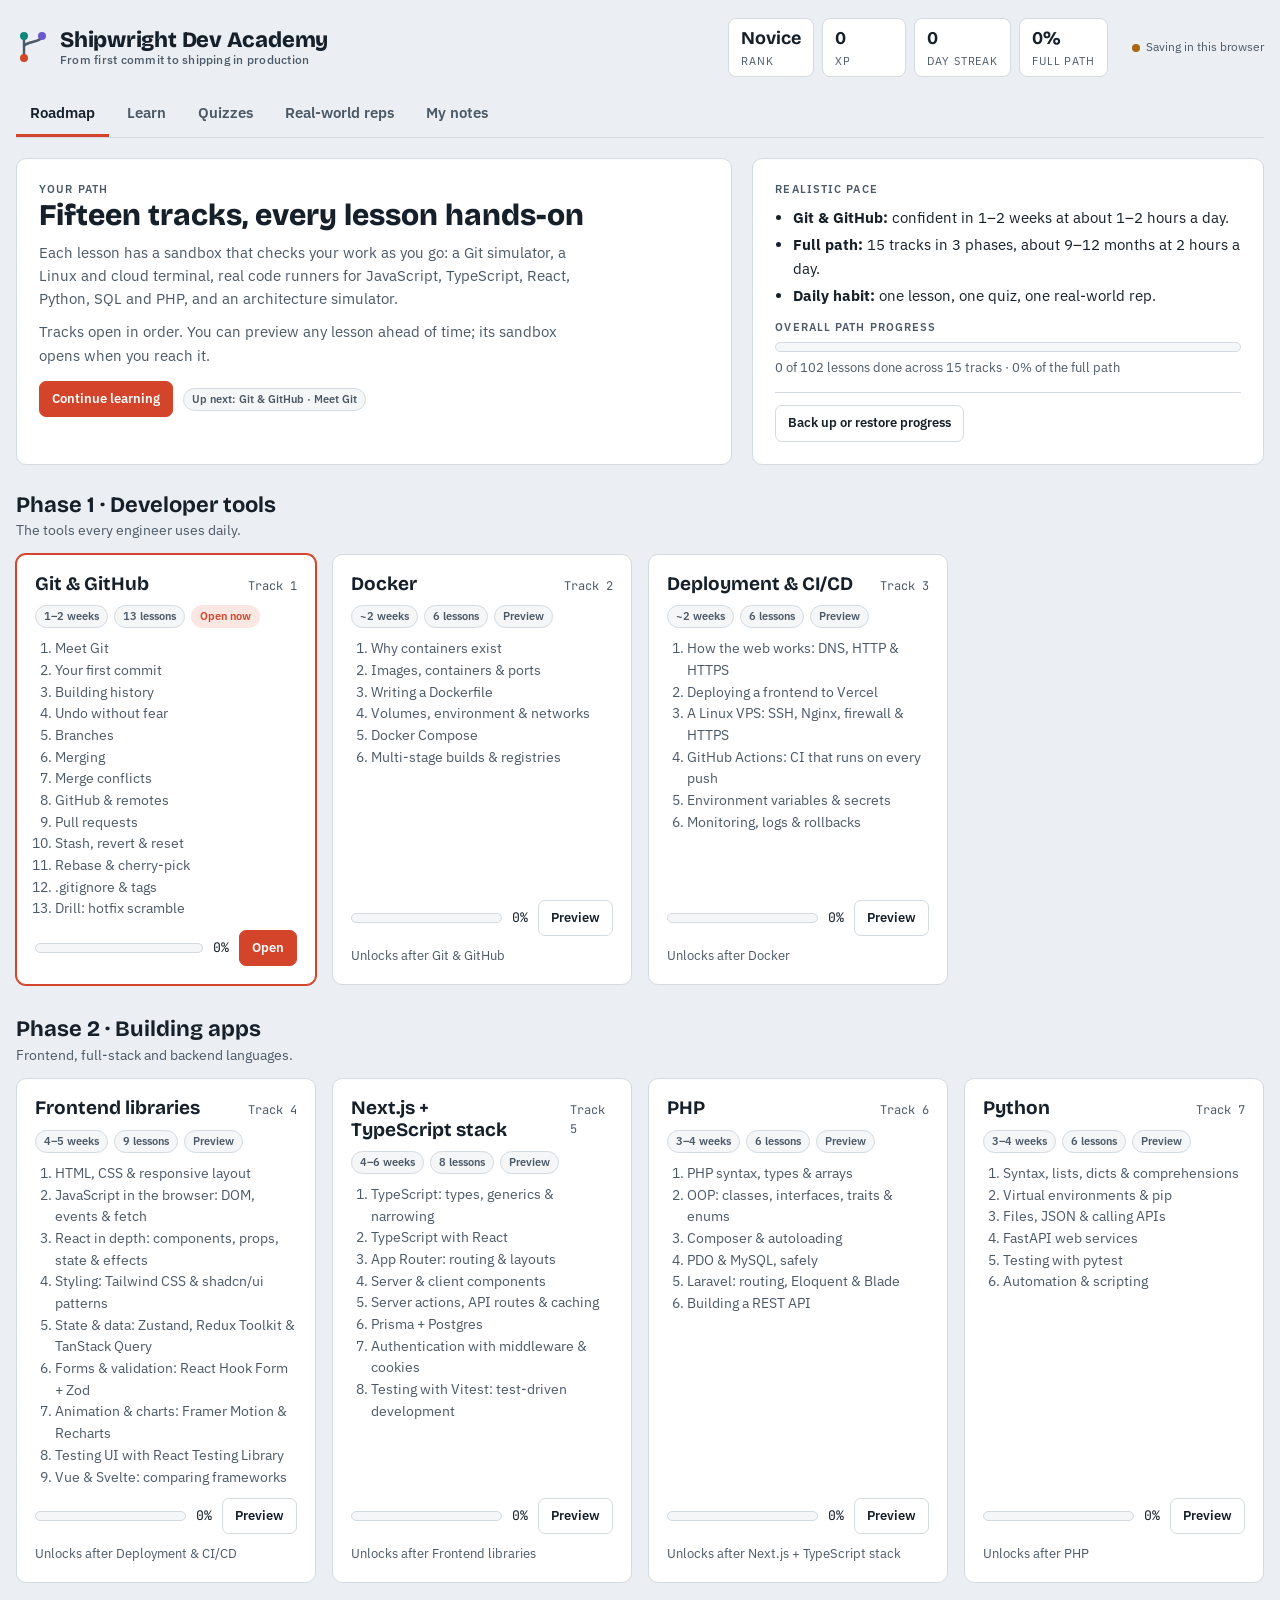
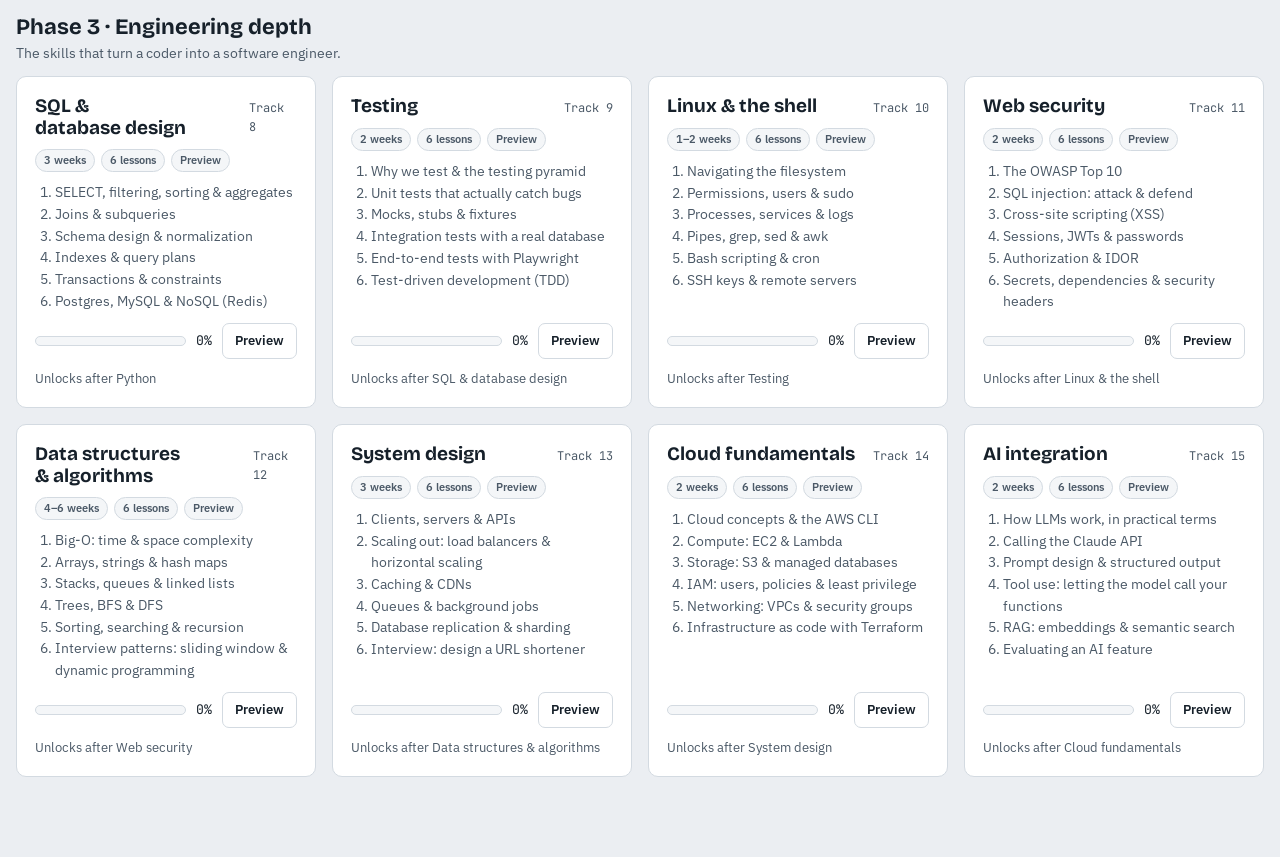
==== docs/index.html @ cd681bbd "Move app to docs/ for GitHub Pages Co-authored-by: Copilot <223556219+Copilot@users.noreply.github.c" ====
<!doctype html>
<html lang="en">
<head>
<meta charset="utf-8">
<meta name="viewport" content="width=device-width, initial-scale=1, viewport-fit=cover">
<meta name="description" content="An interactive, hands-on software engineering academy: Git, Docker, deployment, frontend, Next.js, PHP, Python, SQL, testing, Linux, security, algorithms, system design, cloud and AI.">
<title>Shipwright Dev Academy</title>
<link rel="preconnect" href="https://fonts.googleapis.com">
<link rel="stylesheet" href="https://fonts.googleapis.com/css2?family=Bricolage+Grotesque:opsz,wght@12..96,500;12..96,700;12..96,800&family=IBM+Plex+Sans:wght@400;500;600&family=JetBrains+Mono:wght@400;600&display=swap">
<link rel="stylesheet" href="academy.css">
<style>html,body{margin:0}[hidden]{display:none!important}img{max-width:100%}</style>
</head>
<body>
<div class="wrap">
  <header class="top">
    <div class="brand">
      <svg width="34" height="34" viewBox="0 0 34 34" aria-hidden="true"><path d="M8 6v22M8 17c0-6 18-4 18-11" fill="none" stroke="var(--ink-2)" stroke-width="2.4" stroke-linecap="round"/><circle cx="8" cy="6" r="4" fill="var(--l1)"/><circle cx="8" cy="28" r="4" fill="var(--accent)"/><circle cx="26" cy="6" r="4" fill="var(--l2)"/></svg>
      <h1>Shipwright Dev Academy<small>From first commit to shipping in production</small></h1>
    </div>
    <div class="stats">
      <div class="stat"><b id="sRank">Novice</b><span>Rank</span></div>
      <div class="stat"><b id="sXp">0</b><span>XP</span></div>
      <div class="stat"><b id="sStreak">0</b><span>Day streak</span></div>
      <div class="stat"><b id="sPath">0%</b><span>Full path</span></div>
    </div>
    <div class="save-chip" id="saveChip"><i></i>Saving in this browser</div>
  </header>
  <div class="warnbar" id="evalWarn" hidden>This page is blocked from running code here, so the code labs can't execute. Open the GitHub Pages copy of the academy to use them.</div>

  <nav class="tabs" role="tablist">
    <button role="tab" id="tab-road" aria-selected="true" data-tab="road">Roadmap</button>
    <button role="tab" id="tab-learn" aria-selected="false" data-tab="learn">Learn</button>
    <button role="tab" id="tab-quiz" aria-selected="false" data-tab="quiz">Quizzes</button>
    <button role="tab" id="tab-real" aria-selected="false" data-tab="real">Real-world reps</button>
    <button role="tab" id="tab-notes" aria-selected="false" data-tab="notes">My notes</button>
  </nav>

  <section id="view-road">
    <div class="hero">
      <div class="card">
        <div class="eyebrow">Your path</div>
        <h2>Fifteen tracks, every lesson hands-on</h2>
        <p>Each lesson has a sandbox that checks your work as you go: a Git simulator, a Linux and cloud terminal, real code runners for JavaScript, TypeScript, React, Python, SQL and PHP, and an architecture simulator.</p>
        <p>Tracks open in order. You can preview any lesson ahead of time; its sandbox opens when you reach it.</p>
        <div style="display:flex;gap:10px;align-items:center;margin-top:14px;flex-wrap:wrap">
          <button class="btn primary" id="goLearn">Continue learning</button>
          <span class="pill" id="nextLessonPill"></span>
        </div>
      </div>
      <div class="card">
        <div class="eyebrow">Realistic pace</div>
        <ul class="pace">
          <li><b>Git &amp; GitHub:</b> confident in 1–2 weeks at about 1–2 hours a day.</li>
          <li><b>Full path:</b> 15 tracks in 3 phases, about 9–12 months at 2 hours a day.</li>
          <li><b>Daily habit:</b> one lesson, one quiz, one real-world rep.</li>
        </ul>
        <div class="eyebrow" style="margin-bottom:6px">Overall path progress</div>
        <div class="meter"><i id="pathMeter" style="width:0%"></i></div>
        <div style="font-size:13px;color:var(--ink-2);margin-top:6px" id="pathText"></div>
        <div class="bk">
          <button class="btn" id="bkToggle">Back up or restore progress</button>
          <div id="bkPanel" hidden>
            <p class="note-meta" style="margin:8px 0 0">Progress saved in Claude and on GitHub Pages is kept separately. Copy a backup from one and restore it in the other. Restoring merges, so nothing you've finished is lost.</p>
            <div class="bk-row"><button class="btn" id="bkCopy">Copy backup</button><button class="btn" id="bkSave" hidden>Save backup file</button><label class="btn" for="bkFile">Open backup file</label><input type="file" id="bkFile" accept=".json,application/json" hidden></div>
            <label class="sr" for="bkText">Paste a backup to restore</label><textarea id="bkText" placeholder="Paste a backup here, then press Restore"></textarea>
            <div class="bk-row"><button class="btn primary" id="bkImport">Restore and merge</button></div>
            <div class="bk-msg" id="bkMsg" role="status"></div>
          </div>
        </div>
      </div>
    </div>
    <div id="tracks"></div>
  </section>

  <section id="view-learn" hidden>
    <div class="lab">
      <aside class="card lessons" aria-label="Tracks and lessons">
        <label class="eyebrow" for="trackSel">Track</label>
        <select id="trackSel"></select>
        <div class="meter small"><i id="trackMeter" style="width:0%"></i></div>
        <div class="trackstate" id="trackState"></div>
        <div id="lessonList"></div>
      </aside>
      <div class="lesson-grid" id="lessonGrid">
        <article class="card sheet" id="sheet"></article>
        <div class="bench" id="bench"></div>
      </div>
    </div>
  </section>

  <section id="view-quiz" hidden>
    <div class="quiz-grid">
      <aside class="card qnav lessons" id="quizNav" aria-label="Quizzes"></aside>
      <div id="quizBody"></div>
    </div>
  </section>

  <section id="view-real" hidden>
    <div style="max-width:940px;margin-bottom:16px">
      <h2 style="font-size:24px;margin-bottom:6px">Real-world reps</h2>
      <p style="margin:0;color:var(--ink-2)">The sandboxes build the habit. These reps prove it on your own computer and real accounts. Tick each one when you've done it.</p>
    </div>
    <div class="rw" id="rw"></div>
  </section>

  <section id="view-notes" hidden>
    <div class="notes-head">
      <div style="min-width:0">
        <h2 style="font-size:24px;margin-bottom:6px">My notes</h2>
        <p style="margin:0;color:var(--ink-2);max-width:68ch">Each lesson you finish saves a study note: a short summary, the key commands, every task, and exactly what you typed or wrote for each one. Your last 5 attempts per lesson are kept as versions.</p>
      </div>
      <div style="display:flex;gap:8px;flex-wrap:wrap"><button class="btn" id="copyAll">Copy all as Markdown</button><button class="btn primary" id="saveAll" hidden>Save all as .md file</button></div>
    </div>
    <div id="notes"></div>
  </section>
</div>
<div class="toast" id="toast" hidden></div>
<script src="js/core.js"></script>
<script src="js/sim-git.js"></script>
<script src="js/sim-ops.js"></script>
<script src="js/php.js"></script>
<script src="js/runners.js"></script>
<script src="js/design.js"></script>
<script src="js/tracks/git.js"></script>
<script src="js/tracks/docker.js"></script>
<script src="js/tracks/deploy.js"></script>
<script src="js/tracks/frontend.js"></script>
<script src="js/tracks/next.js"></script>
<script src="js/tracks/php.js"></script>
<script src="js/tracks/python.js"></script>
<script src="js/tracks/sql.js"></script>
<script src="js/tracks/testing.js"></script>
<script src="js/tracks/linux.js"></script>
<script src="js/tracks/security.js"></script>
<script src="js/tracks/dsa.js"></script>
<script src="js/tracks/sysdesign.js"></script>
<script src="js/tracks/cloud.js"></script>
<script src="js/tracks/ai.js"></script>
<script>ACAD_BOOT()</script>

</body>
</html>
---- docs/academy.css ----
/* Shipwright Dev Academy. Layout: workbench. Top bar with rank/XP, tabbed areas; Learn pairs a lesson sheet with a live sandbox. */
:root{
  --bg:#EBEEF2; --surface:#FFFFFF; --surface-2:#F4F6F8; --ink:#16202A; --ink-2:#4B5967; --line:#D3DAE1;
  --accent:#D4442A; --accent-soft:#FBE7E2; --accent-ink:#FFFFFF;
  --ok:#1D7F48; --ok-soft:#DDF3E6; --warn:#A86A10; --warn-soft:#F8ECD6; --bad:#BE3326; --bad-soft:#FBE3E0;
  --term-bg:#111921; --term-ink:#D6DFE8; --term-muted:#7C8996; --term-g:#7AD68D; --term-r:#FF7D6E; --term-y:#F1C36B; --term-c:#7DBEFF;
  --l0:#D4442A; --l1:#11867A; --l2:#6A58CF; --l3:#B8800E; --l4:#2C78CC; --l5:#B3437A;
  --f-display:"Bricolage Grotesque","Segoe UI",system-ui,sans-serif;
  --f-body:"IBM Plex Sans","Segoe UI",system-ui,sans-serif;
  --f-mono:"JetBrains Mono",ui-monospace,Consolas,monospace;
}
@media (prefers-color-scheme: dark){:root:not([data-theme="light"]){
  --bg:#0E141A; --surface:#151D25; --surface-2:#1B252F; --ink:#E3E9EF; --ink-2:#98A6B3; --line:#293541;
  --accent:#F06A4E; --accent-soft:#3A1F1A; --accent-ink:#1A0E0B;
  --ok:#4CC27C; --ok-soft:#173225; --warn:#E0A440; --warn-soft:#3A2C12; --bad:#F07467; --bad-soft:#3A1C1A;
  --term-bg:#0A0F14;
  --l0:#F06A4E; --l1:#3CC2B1; --l2:#9C8CF5; --l3:#E3AE43; --l4:#64A9F2; --l5:#E27AAE;
  color-scheme:dark }}
:root[data-theme="dark"]{
  --bg:#0E141A; --surface:#151D25; --surface-2:#1B252F; --ink:#E3E9EF; --ink-2:#98A6B3; --line:#293541;
  --accent:#F06A4E; --accent-soft:#3A1F1A; --accent-ink:#1A0E0B;
  --ok:#4CC27C; --ok-soft:#173225; --warn:#E0A440; --warn-soft:#3A2C12; --bad:#F07467; --bad-soft:#3A1C1A;
  --term-bg:#0A0F14;
  --l0:#F06A4E; --l1:#3CC2B1; --l2:#9C8CF5; --l3:#E3AE43; --l4:#64A9F2; --l5:#E27AAE;
  color-scheme:dark }
*{box-sizing:border-box}
body{background:var(--bg);color:var(--ink);font:15px/1.55 var(--f-body);padding-inline:16px;padding-block:0 48px;margin:0}
.wrap{max-width:1480px;margin:0 auto}
h1,h2,h3,h4{font-family:var(--f-display);text-wrap:balance;margin:0;line-height:1.15}
code,kbd,.mono{font-family:var(--f-mono);font-size:.88em}
p code,li code,td code{background:var(--surface-2);border:1px solid var(--line);border-radius:4px;padding:0 4px}
button{font:inherit;cursor:pointer}
:focus-visible{outline:2px solid var(--accent);outline-offset:2px}
.muted{color:var(--ink-2)}.small{font-size:12.5px}.okc{color:var(--ok)}.badc{color:var(--bad)}
.warnbar{background:var(--warn-soft);color:var(--warn);border-radius:8px;padding:10px 14px;margin:8px 0 14px;font-size:14px}

/* top bar */
.top{display:flex;flex-wrap:wrap;align-items:center;gap:12px 24px;padding-block:18px 14px}
.brand{display:flex;align-items:center;gap:10px;margin-right:auto}
.brand h1{font-size:22px;font-weight:800;letter-spacing:-.01em}
.brand small{display:block;font-family:var(--f-body);font-weight:500;font-size:12px;color:var(--ink-2);letter-spacing:.02em}
.stats{display:flex;flex-wrap:wrap;gap:8px}
.stat{display:flex;flex-direction:column;background:var(--surface);border:1px solid var(--line);border-radius:8px;padding:6px 12px;min-width:84px}
.stat b{font-family:var(--f-display);font-size:18px;font-variant-numeric:tabular-nums}
.stat span{font-size:11px;text-transform:uppercase;letter-spacing:.08em;color:var(--ink-2)}
.save-chip{font-size:12px;color:var(--ink-2);align-self:center}
.save-chip i{display:inline-block;width:8px;height:8px;border-radius:50%;background:var(--warn);margin-right:6px;vertical-align:middle}
.save-chip.cloud i{background:var(--ok)}
.tabs{display:flex;gap:4px;border-bottom:1px solid var(--line);margin-bottom:20px;overflow-x:auto}
.tabs button{background:none;border:0;border-bottom:3px solid transparent;padding:10px 14px;color:var(--ink-2);font-weight:600;white-space:nowrap}
.tabs button[aria-selected="true"]{color:var(--ink);border-color:var(--accent)}

.card{background:var(--surface);border:1px solid var(--line);border-radius:10px}
.eyebrow{font-size:11px;text-transform:uppercase;letter-spacing:.1em;color:var(--ink-2);font-weight:600}
.btn{border:1px solid var(--line);background:var(--surface);color:var(--ink);border-radius:7px;padding:7px 12px;font-weight:600;font-size:13px}
.btn:hover{border-color:var(--ink-2)}
.btn.primary{background:var(--accent);border-color:var(--accent);color:var(--accent-ink)}
.btn[disabled]{opacity:.5;cursor:default}
.pill{display:inline-block;font-size:11px;font-weight:600;padding:2px 8px;border-radius:99px;background:var(--surface-2);border:1px solid var(--line);color:var(--ink-2);white-space:nowrap}
.pill.ok{background:var(--ok-soft);border-color:transparent;color:var(--ok)}
.pill.hot{background:var(--accent-soft);border-color:transparent;color:var(--accent)}
.pills{display:flex;gap:6px;flex-wrap:wrap}

/* roadmap */
.hero{display:grid;grid-template-columns:minmax(0,1.4fr) minmax(0,1fr);gap:20px;margin-bottom:28px}
.hero .card{padding:22px}
.hero h2{font-size:30px;font-weight:800;margin-bottom:8px}
.hero p{margin:0 0 10px;max-width:62ch;color:var(--ink-2)}
.meter{height:10px;background:var(--surface-2);border:1px solid var(--line);border-radius:99px;overflow:hidden}
.meter i{display:block;height:100%;background:var(--accent);border-radius:99px;transition:width .4s}
.meter.small{height:6px;margin:8px 0}
.pace{padding-left:18px;margin:8px 0 12px}.pace li{margin-bottom:4px}
.phase{margin-bottom:32px}
.phase>h2{font-size:22px;margin-bottom:2px}
.phase>p{margin:0 0 12px;color:var(--ink-2);font-size:14px}
.tracks{display:grid;grid-template-columns:repeat(auto-fill,minmax(300px,1fr));gap:16px}
.track{padding:18px;display:flex;flex-direction:column;gap:10px}
.track header{display:flex;align-items:baseline;gap:10px;justify-content:space-between}
.track h3{font-size:19px}
.track .num{font-family:var(--f-mono);font-size:12px;color:var(--ink-2)}
.track ol{margin:0;padding-left:20px;color:var(--ink-2);font-size:14px}
.track ol li.li-done{color:var(--ok)}
.track.active{border-color:var(--accent);box-shadow:0 0 0 1px var(--accent)}
.track footer{margin-top:auto;display:flex;align-items:center;gap:10px;flex-wrap:wrap}
.bk{margin-top:14px;border-top:1px solid var(--line);padding-top:12px}
.bk-row{display:flex;gap:8px;flex-wrap:wrap;margin-top:8px}
.bk textarea{width:100%;min-height:70px;margin-top:8px;font:12px var(--f-mono);border:1px solid var(--line);border-radius:7px;padding:8px;background:var(--surface-2);color:var(--ink)}
.bk-msg{font-size:13px;margin-top:6px}

/* learn */
.lab{display:grid;grid-template-columns:260px minmax(0,1fr);gap:20px;align-items:start}
.lessons{padding:10px;position:sticky;top:env(safe-area-inset-top,0px);max-height:calc(100vh - 20px);overflow:auto}
#trackSel{width:100%;font:inherit;font-weight:600;padding:7px 8px;border:1px solid var(--line);border-radius:7px;background:var(--surface-2);color:var(--ink);margin-top:4px}
.trackstate{font-size:12px;color:var(--ink-2)}
.lvl{font-size:11px;text-transform:uppercase;letter-spacing:.1em;color:var(--ink-2);font-weight:600;margin:12px 8px 4px}
.lbtn{display:flex;align-items:center;gap:8px;width:100%;text-align:left;background:none;border:0;border-radius:6px;padding:7px 8px;color:var(--ink);font-size:14px}
.lbtn:hover{background:var(--surface-2)}
.lbtn[aria-current="true"]{background:var(--accent-soft);color:var(--accent);font-weight:600}
.lbtn .dot{flex:none;width:18px;height:18px;border-radius:50%;border:2px solid var(--line);display:grid;place-items:center;font-size:11px}
.lbtn.done .dot{background:var(--ok);border-color:var(--ok)}
.lbtn.done .dot::after{content:"✓";color:#fff}
.lbtn.lockedl{color:var(--ink-2)}
.lesson-grid{display:grid;grid-template-columns:minmax(0,1fr) minmax(0,1.25fr);gap:20px;align-items:start}
.lesson-grid.solo{grid-template-columns:minmax(0,1fr)}
.lesson-grid.solo .sheet{max-width:880px}
.sheet{padding:22px}
.sheet h2{font-size:26px;font-weight:800;margin:4px 0 12px}
.preview-flag{display:inline-block;background:var(--warn-soft);color:var(--warn);font-size:12px;font-weight:600;border-radius:6px;padding:3px 10px;margin-bottom:8px}
.concept p{margin:0 0 12px;max-width:68ch}
.concept h4{font-family:var(--f-display);font-size:15px;margin:16px 0 6px}
.concept ul,.concept ol{padding-left:20px;margin:0 0 12px}
.concept li{margin-bottom:3px}
.flow{display:flex;flex-wrap:wrap;align-items:center;gap:6px;margin:10px 0 14px;font-size:13px}
.flow span{background:var(--surface-2);border:1px solid var(--line);border-radius:6px;padding:6px 10px;font-weight:600}
.flow em{font-style:normal;font-family:var(--f-mono);font-size:12px;color:var(--accent)}
.tbl-wrap{overflow-x:auto;margin:0 0 12px}
table{border-collapse:collapse;font-size:13.5px;width:100%}
th,td{text-align:left;padding:6px 8px;border-bottom:1px solid var(--line);vertical-align:top}
th{font-size:11px;text-transform:uppercase;letter-spacing:.08em;color:var(--ink-2)}
.tip{border-left:3px solid var(--accent);background:var(--surface-2);padding:10px 12px;border-radius:0 6px 6px 0;font-size:14px;margin:12px 0}
.tip b{display:block;font-size:11px;text-transform:uppercase;letter-spacing:.08em;color:var(--accent);margin-bottom:2px}
.tasks{margin-top:18px;border-top:1px solid var(--line);padding-top:14px}
.tasks h3{font-size:17px;margin-bottom:10px;display:flex;align-items:center;gap:10px;flex-wrap:wrap}
.task{display:grid;grid-template-columns:22px minmax(0,1fr);gap:10px;padding:9px 0;border-bottom:1px dashed var(--line)}
.task .box{width:20px;height:20px;border-radius:5px;border:2px solid var(--line);margin-top:2px;display:grid;place-items:center}
.task.done .box{background:var(--ok);border-color:var(--ok)}
.task.done .box::after{content:"✓";color:#fff;font-size:12px}
.task.done .ttext{color:var(--ink-2)}
.ttext{min-width:0}
.hintbtn{background:none;border:0;color:var(--accent);font-size:12.5px;font-weight:600;padding:2px 0}
.hint{display:block;margin-top:4px;font-family:var(--f-mono);font-size:12.5px;background:var(--surface-2);border:1px solid var(--line);border-radius:5px;padding:6px 8px;overflow-x:auto;white-space:pre}
.copts{display:grid;gap:6px;margin-top:8px}
.copt{text-align:left;border:1px solid var(--line);background:var(--surface-2);border-radius:7px;padding:7px 10px;color:var(--ink);font-size:14px}
.copt:hover:not([disabled]){border-color:var(--ink-2)}
.copt.right{border-color:var(--ok);background:var(--ok-soft);color:var(--ok);font-weight:600}
.copt.wrong{border-color:var(--bad);color:var(--bad)}
.copt[disabled]{cursor:default}
.explain{margin-top:8px;font-size:13.5px;color:var(--ink-2)}
.explain.bad{color:var(--bad)}
.done-banner{margin-top:14px;padding:12px 14px;border-radius:8px;background:var(--ok-soft);color:var(--ok);font-weight:600;display:flex;flex-wrap:wrap;gap:10px;align-items:center;justify-content:space-between}
.done-banner.soft{background:var(--surface-2);color:var(--ink-2)}
.lesson-actions{display:flex;gap:8px;flex-wrap:wrap;margin-top:14px}
.timer{font-family:var(--f-mono);font-size:13px;color:var(--accent)}
.lockbox{padding:22px}.lockbox h3{font-size:18px;margin:4px 0 8px}.lockbox p{color:var(--ink-2);margin:0 0 8px}

.bench{display:flex;flex-direction:column;gap:14px;min-width:0}
.term{background:var(--term-bg);color:var(--term-ink);border-radius:10px;overflow:hidden;font-family:var(--f-mono);font-size:13px;border:1px solid var(--line)}
.term-bar{display:flex;align-items:center;gap:8px;padding:8px 12px;background:rgba(255,255,255,.04);border-bottom:1px solid rgba(255,255,255,.07);color:var(--term-muted);font-size:12px}
.term-bar i{width:10px;height:10px;border-radius:50%;background:#3a4652;display:inline-block}
.term-bar span{margin-left:6px}
.term-out{height:330px;overflow:auto;padding:10px 12px;white-space:pre-wrap;word-break:break-word}
.term-out .ln{min-height:1.4em}
.term-out .ps{color:var(--term-c)}
.term-out .err{color:var(--term-r)}
.c-g{color:var(--term-g)}.c-r{color:var(--term-r)}.c-y{color:var(--term-y)}.c-c{color:var(--term-c)}.c-m{color:var(--term-muted)}
.term-in{display:flex;gap:8px;align-items:center;padding:8px 12px;border-top:1px solid rgba(255,255,255,.07)}
.term-in label{color:var(--term-c);white-space:nowrap;max-width:55%;overflow:hidden;text-overflow:ellipsis}
.term-in input{flex:1;min-width:0;background:transparent;border:0;color:var(--term-ink);font:inherit;outline:none;caret-color:var(--term-y)}
.panel{padding:14px;min-width:0}
.panel h3{font-size:14px;font-family:var(--f-body);font-weight:600;display:flex;justify-content:space-between;align-items:center;margin-bottom:8px;gap:8px;flex-wrap:wrap}
.graph-box{overflow:auto;max-height:300px;border:1px solid var(--line);border-radius:8px;background:var(--surface-2)}
.graph-box svg{display:block}
.empty{color:var(--ink-2);font-size:13px;padding:14px}
.duo{display:grid;grid-template-columns:minmax(0,1fr) minmax(0,1fr);gap:14px}
.files{list-style:none;margin:0;padding:0;font-family:var(--f-mono);font-size:12.5px;max-height:240px;overflow:auto}
.files li{display:flex;justify-content:space-between;gap:8px;padding:4px 0;border-bottom:1px dashed var(--line)}
.files li span:first-child{overflow:hidden;text-overflow:ellipsis;white-space:nowrap}
.files li.sub{padding-left:16px;color:var(--ink-2);border-bottom:0;padding-block:1px}
.dirn{color:var(--l4);font-weight:600}
.st{font-family:var(--f-body);font-size:11px;font-weight:600;padding:1px 7px;border-radius:99px;white-space:nowrap}
.st.u{background:var(--accent-soft);color:var(--accent)}
.st.m{background:var(--warn-soft);color:var(--warn)}
.st.s{background:var(--ok-soft);color:var(--ok)}
.st.c{background:var(--surface-2);color:var(--ink-2);border:1px solid var(--line)}
.remote{font-size:13px}
.remote .url{font-family:var(--f-mono);font-size:12px;color:var(--ink-2);word-break:break-all;margin-bottom:6px}
.remote li{font-family:var(--f-mono);font-size:12px}
.remote ul{margin:0 0 6px;padding-left:16px}
.mstate .eyebrow{margin-top:8px}.mstate .eyebrow:first-child{margin-top:0}
.mlist{list-style:none;margin:2px 0 4px;padding:0;font-size:12.5px}
.mlist li{display:flex;justify-content:space-between;gap:8px;padding:3px 0;border-bottom:1px dashed var(--line)}
.mlist li span:first-child{min-width:0;overflow:hidden;text-overflow:ellipsis;white-space:nowrap}
.editor-panel h3 .ed-actions{display:flex;gap:6px}

/* code bench */
.code-bar{display:flex;flex-wrap:wrap;gap:8px;align-items:center;margin-bottom:8px}
.tabs-f{display:flex;gap:4px;flex-wrap:wrap;margin-right:auto;min-width:0}
.ftab{border:1px solid var(--line);background:var(--surface-2);color:var(--ink-2);border-radius:6px;padding:4px 9px;font:12px var(--f-mono)}
.ftab.on{background:var(--surface);color:var(--ink);border-color:var(--ink-2);font-weight:600}
.ftab.add{border-style:dashed}
.newfile{font:12px var(--f-mono);padding:4px 6px;border:1px solid var(--line);border-radius:6px;width:180px;background:var(--surface);color:var(--ink)}
.code-ed{width:100%;font:13px/1.5 var(--f-mono);background:var(--term-bg);color:var(--term-ink);border:1px solid var(--line);border-radius:8px;padding:10px 12px;resize:vertical;tab-size:2;caret-color:var(--term-y);min-height:200px}
.code-ed.tall{min-height:300px}.code-ed.short{min-height:60px;margin-top:8px}
.console{background:var(--surface-2);border:1px solid var(--line);border-radius:8px;padding:10px 12px;font:12.5px/1.5 var(--f-mono);max-height:320px;overflow:auto;white-space:pre-wrap;word-break:break-word;color:var(--ink)}
.console .c-g{color:var(--ok)}.console .c-r{color:var(--bad)}.console .c-m{color:var(--ink-2)}
.c-pre{margin:0 0 6px;white-space:pre-wrap;font:inherit}
.tests{border-top:1px dashed var(--line);margin-top:6px;padding-top:6px}
.tsum{margin-top:6px;font-weight:600}
.frame{width:100%;height:340px;border:1px solid var(--line);border-radius:8px;background:#fff}
.urlbar{display:flex;align-items:center;gap:6px;flex:1;min-width:0;font:12.5px var(--f-mono)}
.urlbar input{flex:1;min-width:0;font:inherit;padding:4px 8px;border:1px solid var(--line);border-radius:6px;background:var(--surface-2);color:var(--ink)}
.reqbar{display:flex;gap:6px;flex-wrap:wrap}
.reqbar select,.reqbar input{font:13px var(--f-mono);padding:6px 8px;border:1px solid var(--line);border-radius:6px;background:var(--surface-2);color:var(--ink)}
.reqbar input{flex:1;min-width:120px}
#rOut{margin-top:8px;max-height:220px}

/* design bench */
.scen{font-size:14px}
.dgrid{display:grid;gap:8px}
.dpart{display:flex;justify-content:space-between;align-items:center;gap:12px;padding:6px 0;border-bottom:1px dashed var(--line)}
.dpart>div:first-child{min-width:0}
.stepper{display:flex;align-items:center;gap:8px}
.stepper .btn{padding:4px 10px}
.dmetrics{display:grid;grid-template-columns:repeat(auto-fit,minmax(120px,1fr));gap:8px;margin-bottom:10px}
.dm{border:1px solid var(--line);border-radius:8px;padding:8px 10px;background:var(--surface-2)}
.dm span{display:block;font-size:11px;text-transform:uppercase;letter-spacing:.08em;color:var(--ink-2)}
.dm b{font-family:var(--f-display);font-size:18px;font-variant-numeric:tabular-nums}
.dm.ok{border-color:var(--ok)}.dm.ok b{color:var(--ok)}.dm.bad{border-color:var(--bad)}.dm.bad b{color:var(--bad)}
.dnotes{margin:0;padding-left:18px;font-size:13.5px;color:var(--ink-2)}

/* quiz */
.quiz-grid{display:grid;grid-template-columns:240px minmax(0,1fr);gap:20px;align-items:start}
.qnav{padding:10px}
.qhead{display:flex;justify-content:space-between;align-items:center;gap:10px;margin-bottom:12px;flex-wrap:wrap}
.qhead h2{font-size:22px}
.q{padding:18px;margin-bottom:14px}
.q h3{font-size:16px;font-family:var(--f-body);font-weight:600;margin-bottom:10px}
.opts{display:grid;gap:8px}
.opt{text-align:left;border:1px solid var(--line);background:var(--surface-2);border-radius:8px;padding:9px 12px;color:var(--ink)}
.opt:hover:not([disabled]){border-color:var(--ink-2)}
.opt.right{border-color:var(--ok);background:var(--ok-soft);color:var(--ok);font-weight:600}
.opt.wrong{border-color:var(--bad);color:var(--bad)}
.opt[disabled]{cursor:default}

/* real world + notes */
.rw{display:grid;gap:12px;max-width:940px}
.rw-group{display:grid;gap:10px;margin-bottom:12px}
.rw-title{font-size:18px;margin:10px 0 2px}
.rw-item{padding:16px;display:grid;grid-template-columns:28px minmax(0,1fr);gap:12px}
.rw-item input{width:20px;height:20px;accent-color:var(--ok);margin-top:3px}
.rw-item h4{font-size:16px;margin-bottom:4px}
.rw-item p{margin:0 0 8px;color:var(--ink-2);font-size:14px}
pre.snip{position:relative;background:var(--term-bg);color:var(--term-ink);border-radius:8px;padding:10px 12px;font-family:var(--f-mono);font-size:12.5px;overflow-x:auto;margin:0;white-space:pre}
.copy{position:absolute;top:6px;right:6px;font-size:11px;padding:3px 8px;border-radius:5px;border:1px solid rgba(255,255,255,.2);background:rgba(255,255,255,.06);color:var(--term-ink)}
.notes-head{display:flex;flex-wrap:wrap;gap:12px 24px;align-items:flex-end;justify-content:space-between;margin-bottom:16px;max-width:960px}
#notes{display:grid;gap:16px;max-width:960px}
.note{padding:20px}
.note-top{display:flex;flex-wrap:wrap;gap:10px 16px;justify-content:space-between;align-items:flex-start;margin-bottom:10px}
.note-top h3{font-size:20px;margin:2px 0 4px}
.note-meta{font-size:13px;color:var(--ink-2)}
.note-actions{display:flex;gap:8px;flex-wrap:wrap;align-items:center}
.note-actions select{font:inherit;font-size:13px;padding:6px 8px;border-radius:7px;border:1px solid var(--line);background:var(--surface);color:var(--ink)}
.note-sum{margin:0 0 10px;max-width:70ch}
.note-keys{display:flex;flex-wrap:wrap;gap:6px;margin-bottom:14px}
.key{background:var(--accent-soft);color:var(--accent);border-radius:5px;padding:2px 8px;font-size:12.5px}
.note-tasks{margin:0;padding-left:22px;display:grid;gap:10px}
.note-tasks li{min-width:0}
.note-tasks pre.snip{margin-top:6px}
.note-empty{padding:24px;max-width:620px}
.note-empty h3{font-size:18px;margin-bottom:6px}
.note-empty p{color:var(--ink-2);margin:0 0 12px}
.sr{position:absolute;width:1px;height:1px;overflow:hidden;clip:rect(0 0 0 0)}
.toast{position:fixed;left:50%;bottom:calc(20px + env(safe-area-inset-bottom,0px));transform:translateX(-50%);background:var(--ink);color:var(--bg);padding:10px 16px;border-radius:8px;font-weight:600;font-size:14px;z-index:9;max-width:calc(100% - 32px)}
.toast[hidden]{display:none}

@media (max-width:1200px){.lesson-grid{grid-template-columns:minmax(0,1fr)}}
@media (max-width:860px){
  .hero{grid-template-columns:minmax(0,1fr)}
  .lab,.quiz-grid{grid-template-columns:minmax(0,1fr)}
  .lessons{position:static;max-height:none}
  #lessonList,.qnav{display:flex;overflow-x:auto;gap:4px}
  #lessonList .lvl,.qnav .lvl{display:none}
  .lbtn{white-space:nowrap;width:auto}
  .duo{grid-template-columns:minmax(0,1fr)}
  .term-out{height:260px}
}
@media (prefers-reduced-motion:reduce){*{transition:none!important}}
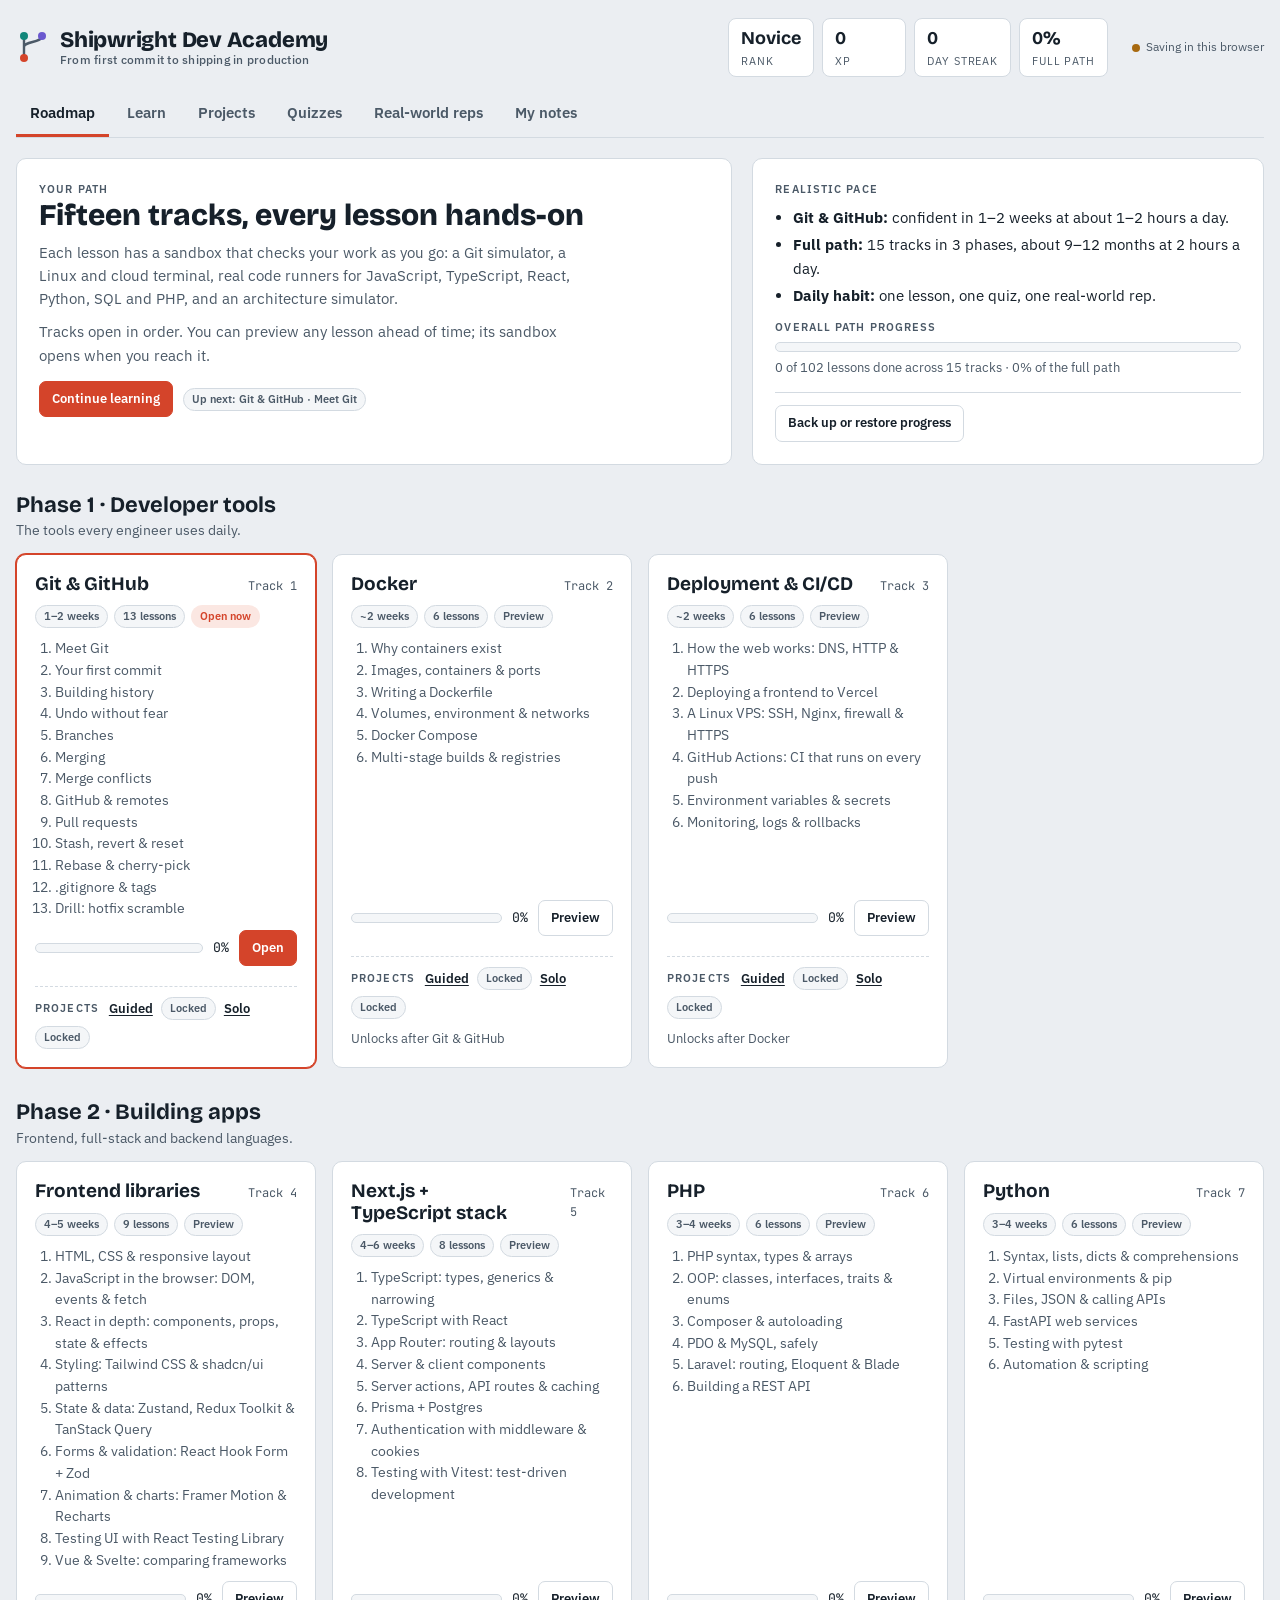
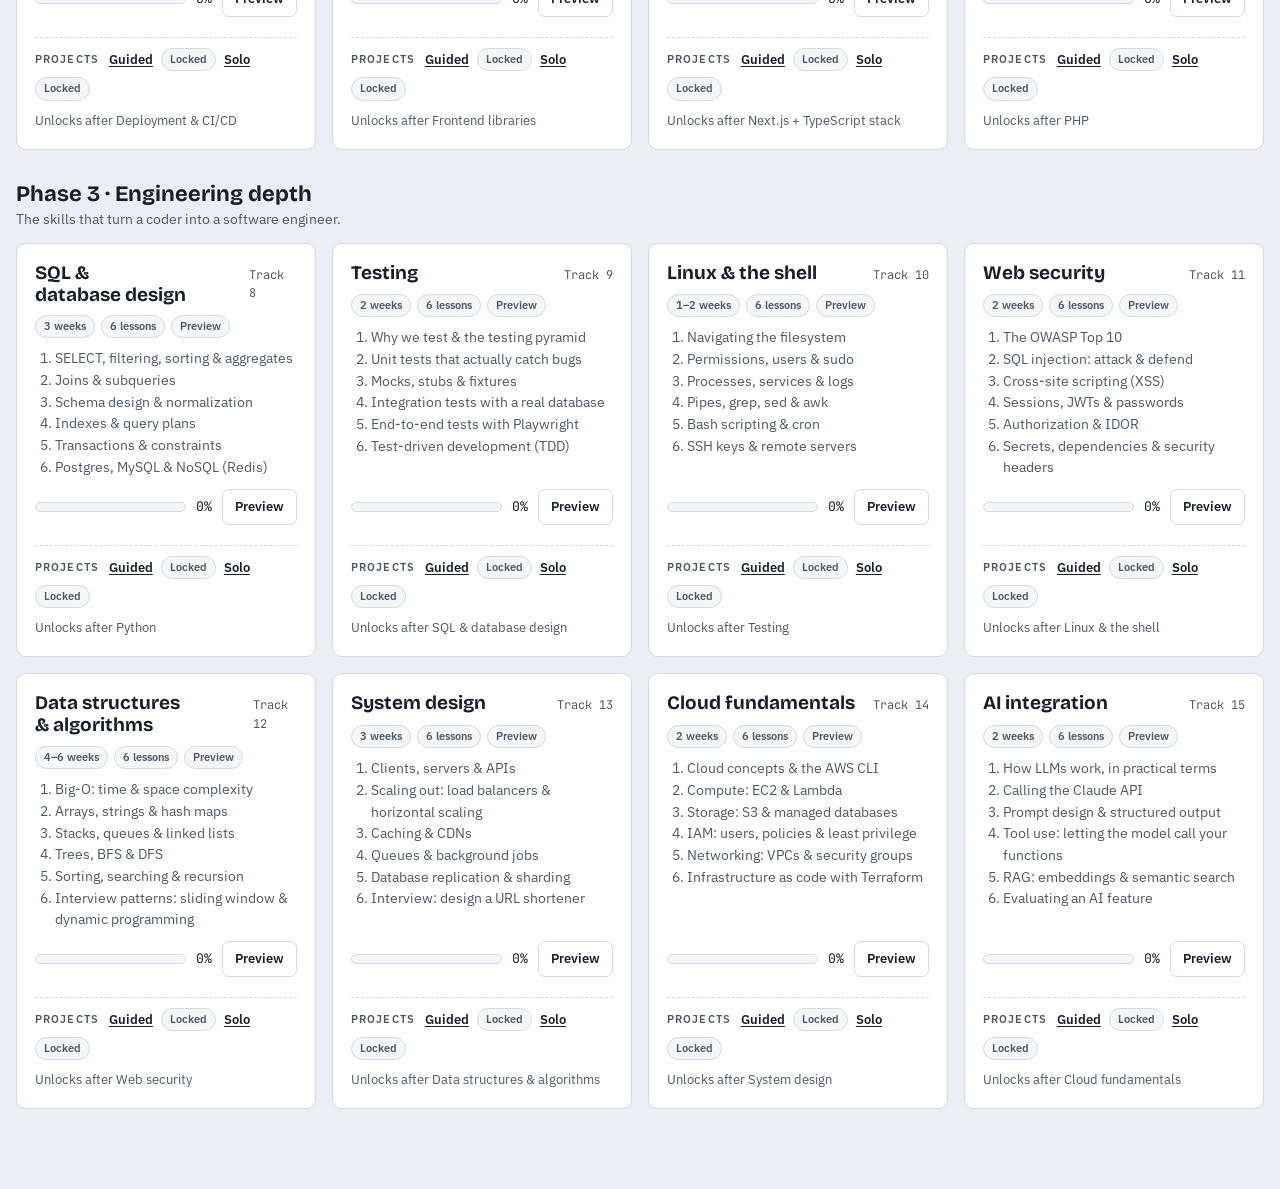
==== commit 27a16a98: "Add guided and solo projects to every track Each of the 15 tracks now ends with two capstone project" ====
--- a/docs/index.html
+++ b/docs/index.html
@@ -30,6 +30,7 @@
   <nav class="tabs" role="tablist">
     <button role="tab" id="tab-road" aria-selected="true" data-tab="road">Roadmap</button>
     <button role="tab" id="tab-learn" aria-selected="false" data-tab="learn">Learn</button>
+    <button role="tab" id="tab-proj" aria-selected="false" data-tab="proj">Projects</button>
     <button role="tab" id="tab-quiz" aria-selected="false" data-tab="quiz">Quizzes</button>
     <button role="tab" id="tab-real" aria-selected="false" data-tab="real">Real-world reps</button>
     <button role="tab" id="tab-notes" aria-selected="false" data-tab="notes">My notes</button>
@@ -88,6 +89,17 @@
     </div>
   </section>
 
+  <section id="view-proj" hidden>
+    <div class="proj-head">
+      <div style="min-width:0">
+        <h2 style="font-size:24px;margin-bottom:6px">Projects</h2>
+        <p style="margin:0;color:var(--ink-2);max-width:72ch">Every track ends with two projects. The <b>guided project</b> walks you through a realistic build step by step, with the commands and the reasons behind them. The <b>solo project</b> gives you a brief and requirements only. You build it yourself, submit it, and get a review: what went wrong, the commands that failed, and habits to fix.</p>
+      </div>
+      <div class="proj-meter"><div class="meter"><i id="projMeter" style="width:0%"></i></div><div class="note-meta" id="projText"></div></div>
+    </div>
+    <div id="projList"></div>
+  </section>
+
   <section id="view-quiz" hidden>
     <div class="quiz-grid">
       <aside class="card qnav lessons" id="quizNav" aria-label="Quizzes"></aside>
@@ -121,6 +133,7 @@
 <script src="js/php.js"></script>
 <script src="js/runners.js"></script>
 <script src="js/design.js"></script>
+<script src="js/projects.js"></script>
 <script src="js/tracks/git.js"></script>
 <script src="js/tracks/docker.js"></script>
 <script src="js/tracks/deploy.js"></script>
@@ -136,6 +149,21 @@
 <script src="js/tracks/sysdesign.js"></script>
 <script src="js/tracks/cloud.js"></script>
 <script src="js/tracks/ai.js"></script>
+<script src="js/projects/git.js"></script>
+<script src="js/projects/docker.js"></script>
+<script src="js/projects/deploy.js"></script>
+<script src="js/projects/frontend.js"></script>
+<script src="js/projects/next.js"></script>
+<script src="js/projects/php.js"></script>
+<script src="js/projects/python.js"></script>
+<script src="js/projects/sql.js"></script>
+<script src="js/projects/testing.js"></script>
+<script src="js/projects/linux.js"></script>
+<script src="js/projects/security.js"></script>
+<script src="js/projects/dsa.js"></script>
+<script src="js/projects/sysdesign.js"></script>
+<script src="js/projects/cloud.js"></script>
+<script src="js/projects/ai.js"></script>
 <script>ACAD_BOOT()</script>
 
 </body>
--- a/docs/academy.css
+++ b/docs/academy.css
@@ -263,6 +263,58 @@
 .toast{position:fixed;left:50%;bottom:calc(20px + env(safe-area-inset-bottom,0px));transform:translateX(-50%);background:var(--ink);color:var(--bg);padding:10px 16px;border-radius:8px;font-weight:600;font-size:14px;z-index:9;max-width:calc(100% - 32px)}
 .toast[hidden]{display:none}
 
+/* projects */
+.linkbtn{background:none;border:0;padding:0;color:var(--ink);font-weight:600;font-size:13px;text-decoration:underline;text-underline-offset:2px}
+.proj-road{display:flex;flex-wrap:wrap;align-items:center;gap:6px 8px;border-top:1px dashed var(--line);margin-top:10px;padding-top:10px}
+.proj-road .eyebrow{margin-right:2px}
+.proj-head{display:flex;flex-wrap:wrap;gap:12px 24px;align-items:flex-end;justify-content:space-between;margin-bottom:8px}
+.proj-meter{min-width:200px;flex:0 1 260px}
+.prow{margin-bottom:14px}
+.pgrid{display:grid;grid-template-columns:repeat(2,minmax(0,1fr));gap:14px;margin-top:8px}
+.pcard{padding:16px;display:flex;flex-direction:column;gap:6px}
+.pcard.active{border-color:var(--accent);box-shadow:0 0 0 1px var(--accent) inset}
+.pcard h4{font-size:17px}
+.pcard p{margin:0;color:var(--ink-2);font-size:14px}
+.pcard-top{display:flex;gap:6px;flex-wrap:wrap}
+.pcard-act{display:flex;gap:10px;align-items:center;flex-wrap:wrap;margin-top:auto;padding-top:6px}
+.pill.pg{background:var(--ok-soft);border-color:transparent;color:var(--ok)}
+.pill.ps{background:var(--warn-soft);border-color:transparent;color:var(--warn)}
+.psteps{list-style:none;margin:0;padding:0;display:flex;flex-direction:column;gap:10px}
+.pstep{display:flex;gap:12px;align-items:flex-start;border:1px solid var(--line);border-radius:9px;padding:12px;background:var(--surface)}
+.pstep.cur{border-color:var(--accent);box-shadow:0 0 0 1px var(--accent) inset}
+.pstep.later{opacity:.62}
+.pstep.done{background:var(--surface-2)}
+.pstep.done .ptitle{color:var(--ink-2)}
+.pnum{flex:none;width:26px;height:26px;border-radius:50%;display:grid;place-items:center;font-weight:700;font-size:13px;background:var(--surface-2);border:1px solid var(--line)}
+.pstep.cur .pnum{background:var(--accent);border-color:var(--accent);color:var(--accent-ink)}
+.pstep.done .pnum{background:var(--ok);border-color:var(--ok)}
+.pstep.done .pnum::after{content:"";width:10px;height:5px;border:2px solid #fff;border-top:0;border-right:0;transform:rotate(-45deg) translate(1px,-1px)}
+.pbody{min-width:0;flex:1;display:flex;flex-direction:column;gap:8px}
+.ptitle{font-weight:600}
+.pwhy{margin:0;color:var(--ink-2);font-size:14px}
+.pdo{font-size:14px;background:var(--surface-2);border:1px solid var(--line);border-radius:7px;padding:8px 10px}
+.reqs{margin:0 0 12px;padding-left:22px}
+.reqs li{margin:4px 0}
+.proj-submit{display:flex;gap:12px;align-items:center;flex-wrap:wrap;margin:6px 0 14px}
+.review{padding:18px;margin:4px 0 14px;border-left:4px solid var(--warn)}
+.review.pass{border-left-color:var(--ok)}
+.review h4{font-size:15px;margin:16px 0 6px}
+.review-top{display:flex;gap:16px;align-items:center;justify-content:space-between}
+.review-top h3{font-size:19px;margin-top:2px}
+.score{flex:none;font-family:var(--f-display);font-weight:800;font-size:26px;padding:6px 12px;border-radius:10px;background:var(--warn-soft);color:var(--warn)}
+.score.ok{background:var(--ok-soft);color:var(--ok)}
+.score.low{background:var(--bad-soft);color:var(--bad)}
+.rlist{list-style:none;margin:0;padding:0;display:flex;flex-direction:column;gap:8px}
+.rlist li{display:flex;gap:10px;align-items:flex-start}
+.rmark{flex:none;width:22px;height:22px;border-radius:50%;display:grid;place-items:center;font-size:12px;font-weight:700}
+.rlist li.ok .rmark{background:var(--ok-soft);color:var(--ok)}
+.rlist li.bad .rmark{background:var(--bad-soft);color:var(--bad)}
+.rmiss{margin-top:4px;font-size:14px;color:var(--ink-2);background:var(--bad-soft);border-radius:6px;padding:6px 10px}
+.rwarn{margin:0;padding-left:20px;color:var(--ink-2)}
+.rwarn li{margin:4px 0}
+.ai-review{margin-top:12px;padding:12px 14px;border-radius:8px;background:var(--surface-2);border:1px solid var(--line);font-size:14px;overflow-wrap:anywhere}
+.ai-review pre.snip{margin:6px 0}
+@media (max-width:860px){.pgrid{grid-template-columns:minmax(0,1fr)}.review-top{align-items:flex-start}}
 @media (max-width:1200px){.lesson-grid{grid-template-columns:minmax(0,1fr)}}
 @media (max-width:860px){
   .hero{grid-template-columns:minmax(0,1fr)}
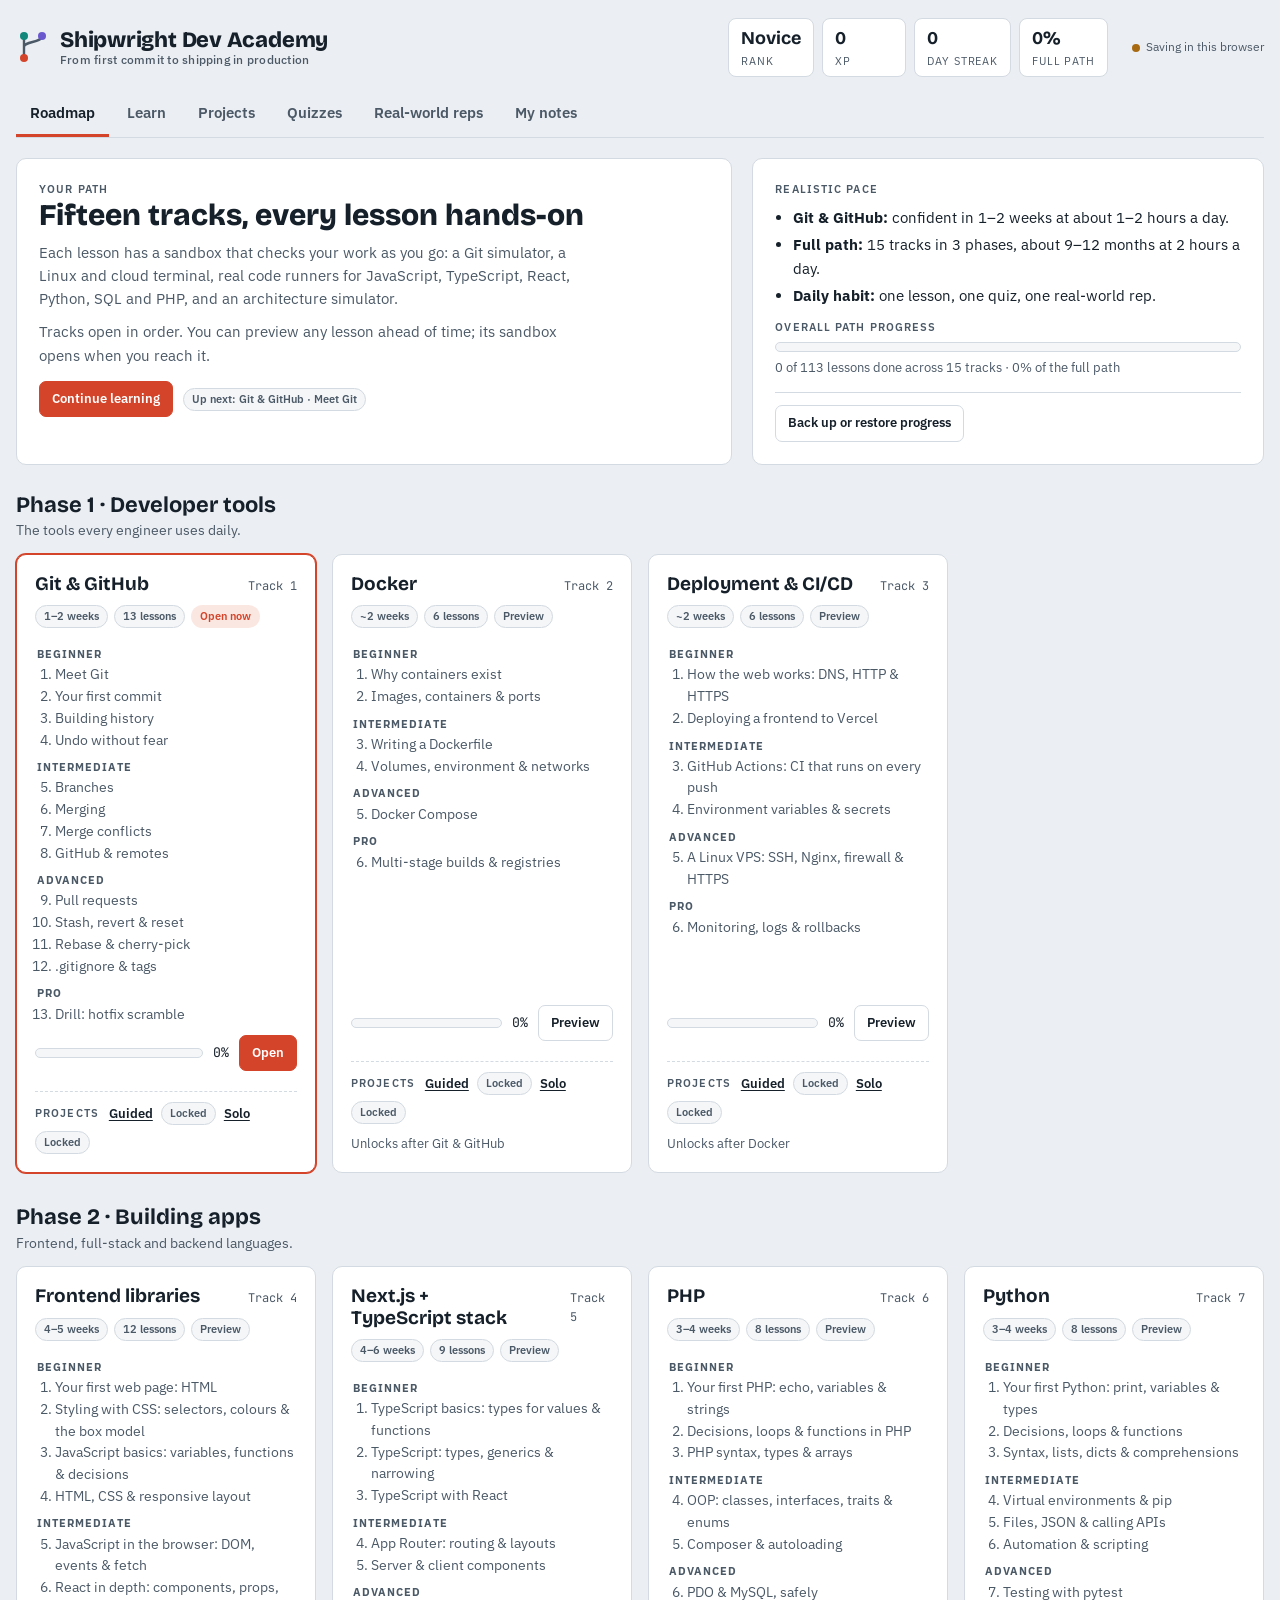
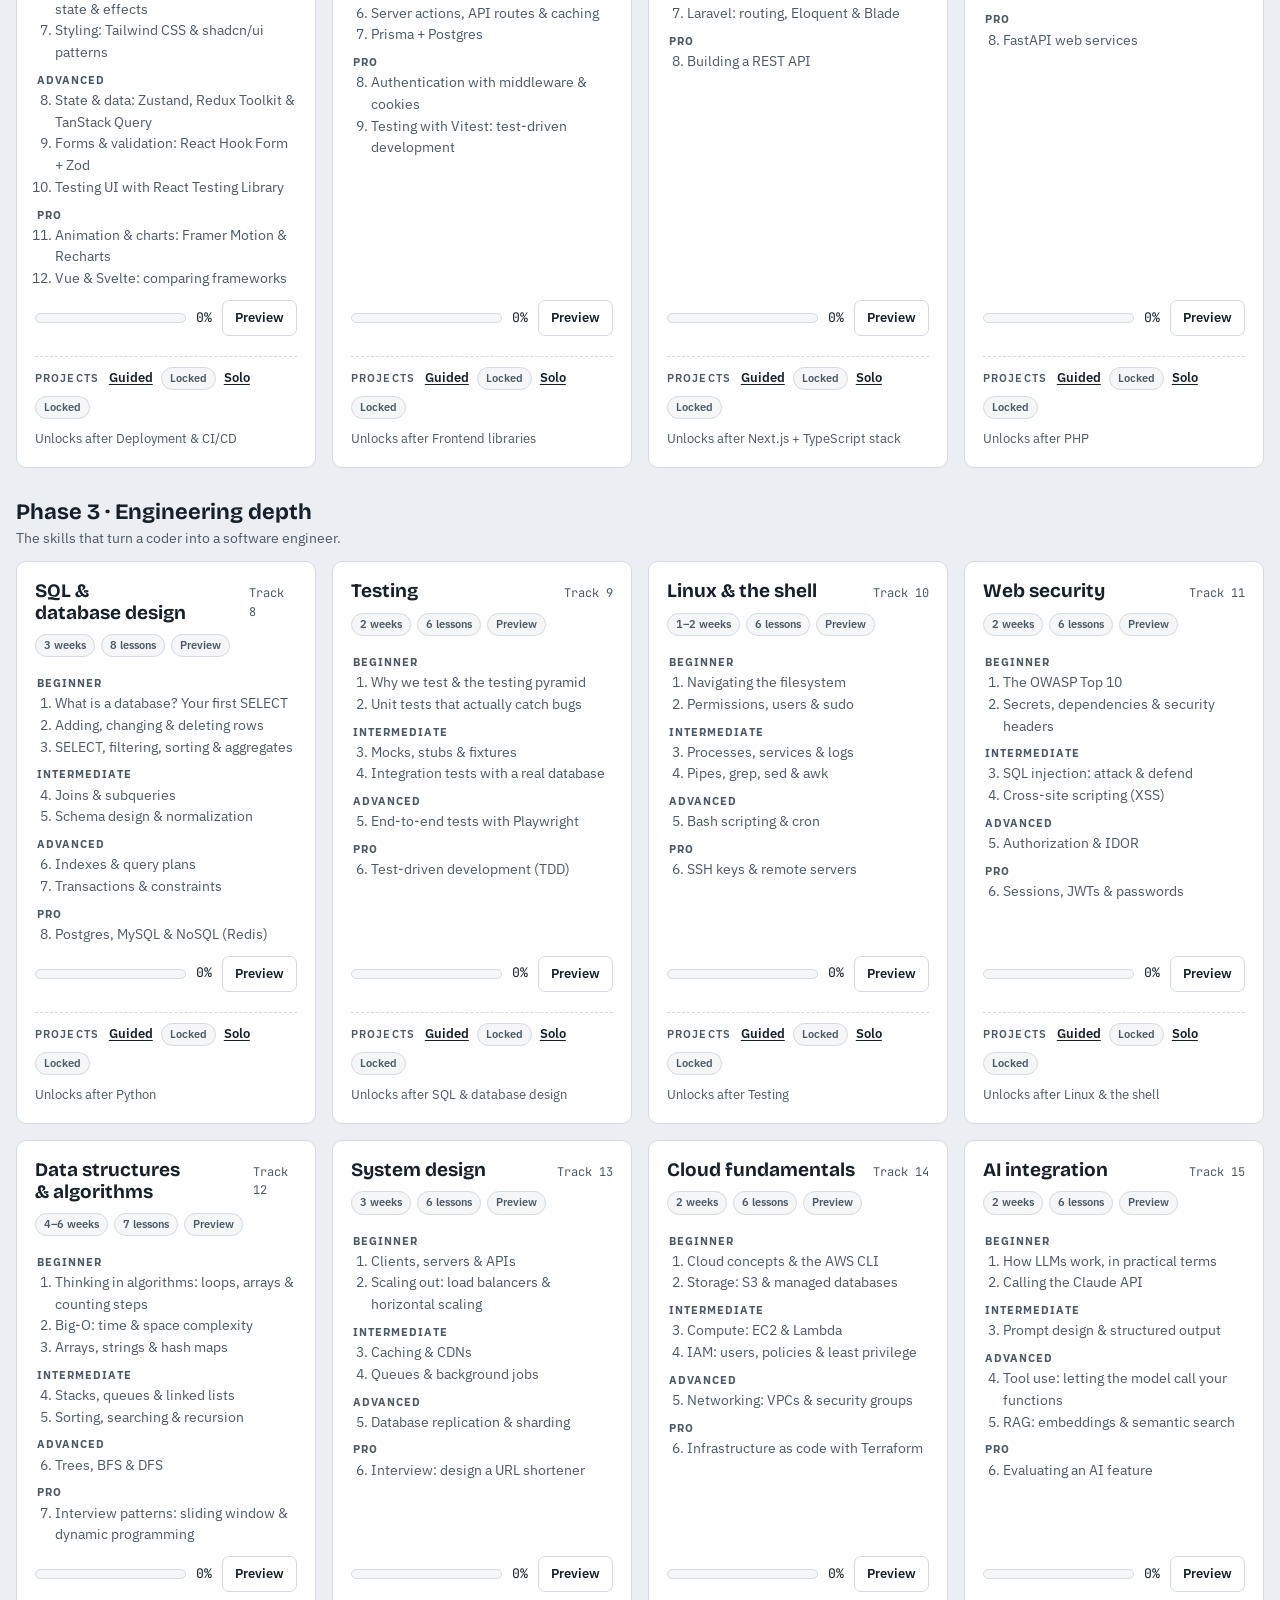
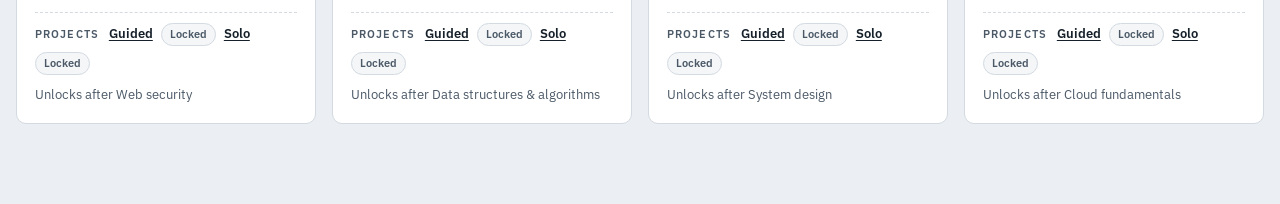
==== commit 81115df3: "Level every track from Beginner to Pro and add beginner lessons Every track now runs Beginner → Inte" ====
--- a/docs/index.html
+++ b/docs/index.html
@@ -149,6 +149,8 @@
 <script src="js/tracks/sysdesign.js"></script>
 <script src="js/tracks/cloud.js"></script>
 <script src="js/tracks/ai.js"></script>
+<script src="js/beginner.js"></script>
+<script src="js/levels.js"></script>
 <script src="js/projects/git.js"></script>
 <script src="js/projects/docker.js"></script>
 <script src="js/projects/deploy.js"></script>
--- a/docs/academy.css
+++ b/docs/academy.css
@@ -263,6 +263,18 @@
 .toast{position:fixed;left:50%;bottom:calc(20px + env(safe-area-inset-bottom,0px));transform:translateX(-50%);background:var(--ink);color:var(--bg);padding:10px 16px;border-radius:8px;font-weight:600;font-size:14px;z-index:9;max-width:calc(100% - 32px)}
 .toast[hidden]{display:none}
 
+/* levels */
+.ladder{display:flex;flex-wrap:wrap;align-items:center;gap:4px 6px;margin:10px 0 4px;font-size:12px;font-weight:600}
+.ladder i{color:var(--ink-2);font-style:normal}
+.rung{padding:2px 9px;border-radius:99px;border:1px solid var(--line);color:var(--ink-2);background:var(--surface-2)}
+.rung.past{color:var(--ok);background:var(--ok-soft);border-color:transparent}
+.rung.on{color:var(--accent-ink);background:var(--accent);border-color:var(--accent)}
+.ladder-sub{font-size:13px;color:var(--ink-2);margin-bottom:10px}
+.before{font-size:14px;color:var(--ink-2);border-left:3px solid var(--line);padding:2px 0 2px 10px;margin:8px 0 12px}
+.plain{background:var(--ok-soft);border-radius:8px;padding:10px 14px;margin:0 0 14px;font-size:14.5px}
+.plain b{display:block;font-size:11px;text-transform:uppercase;letter-spacing:.08em;color:var(--ok);margin-bottom:2px}
+.lvl-info{font-size:12px;color:var(--ink-2);margin:0 0 6px 2px;line-height:1.4}
+.track ol li.lvl-mark{list-style:none;margin:8px 0 2px -18px;font-size:10.5px;font-weight:700;text-transform:uppercase;letter-spacing:.1em;color:var(--ink-2)}
 /* projects */
 .linkbtn{background:none;border:0;padding:0;color:var(--ink);font-weight:600;font-size:13px;text-decoration:underline;text-underline-offset:2px}
 .proj-road{display:flex;flex-wrap:wrap;align-items:center;gap:6px 8px;border-top:1px dashed var(--line);margin-top:10px;padding-top:10px}
@@ -321,7 +333,7 @@
   .lab,.quiz-grid{grid-template-columns:minmax(0,1fr)}
   .lessons{position:static;max-height:none}
   #lessonList,.qnav{display:flex;overflow-x:auto;gap:4px}
-  #lessonList .lvl,.qnav .lvl{display:none}
+  #lessonList .lvl,#lessonList .lvl-info,.qnav .lvl{display:none}
   .lbtn{white-space:nowrap;width:auto}
   .duo{grid-template-columns:minmax(0,1fr)}
   .term-out{height:260px}
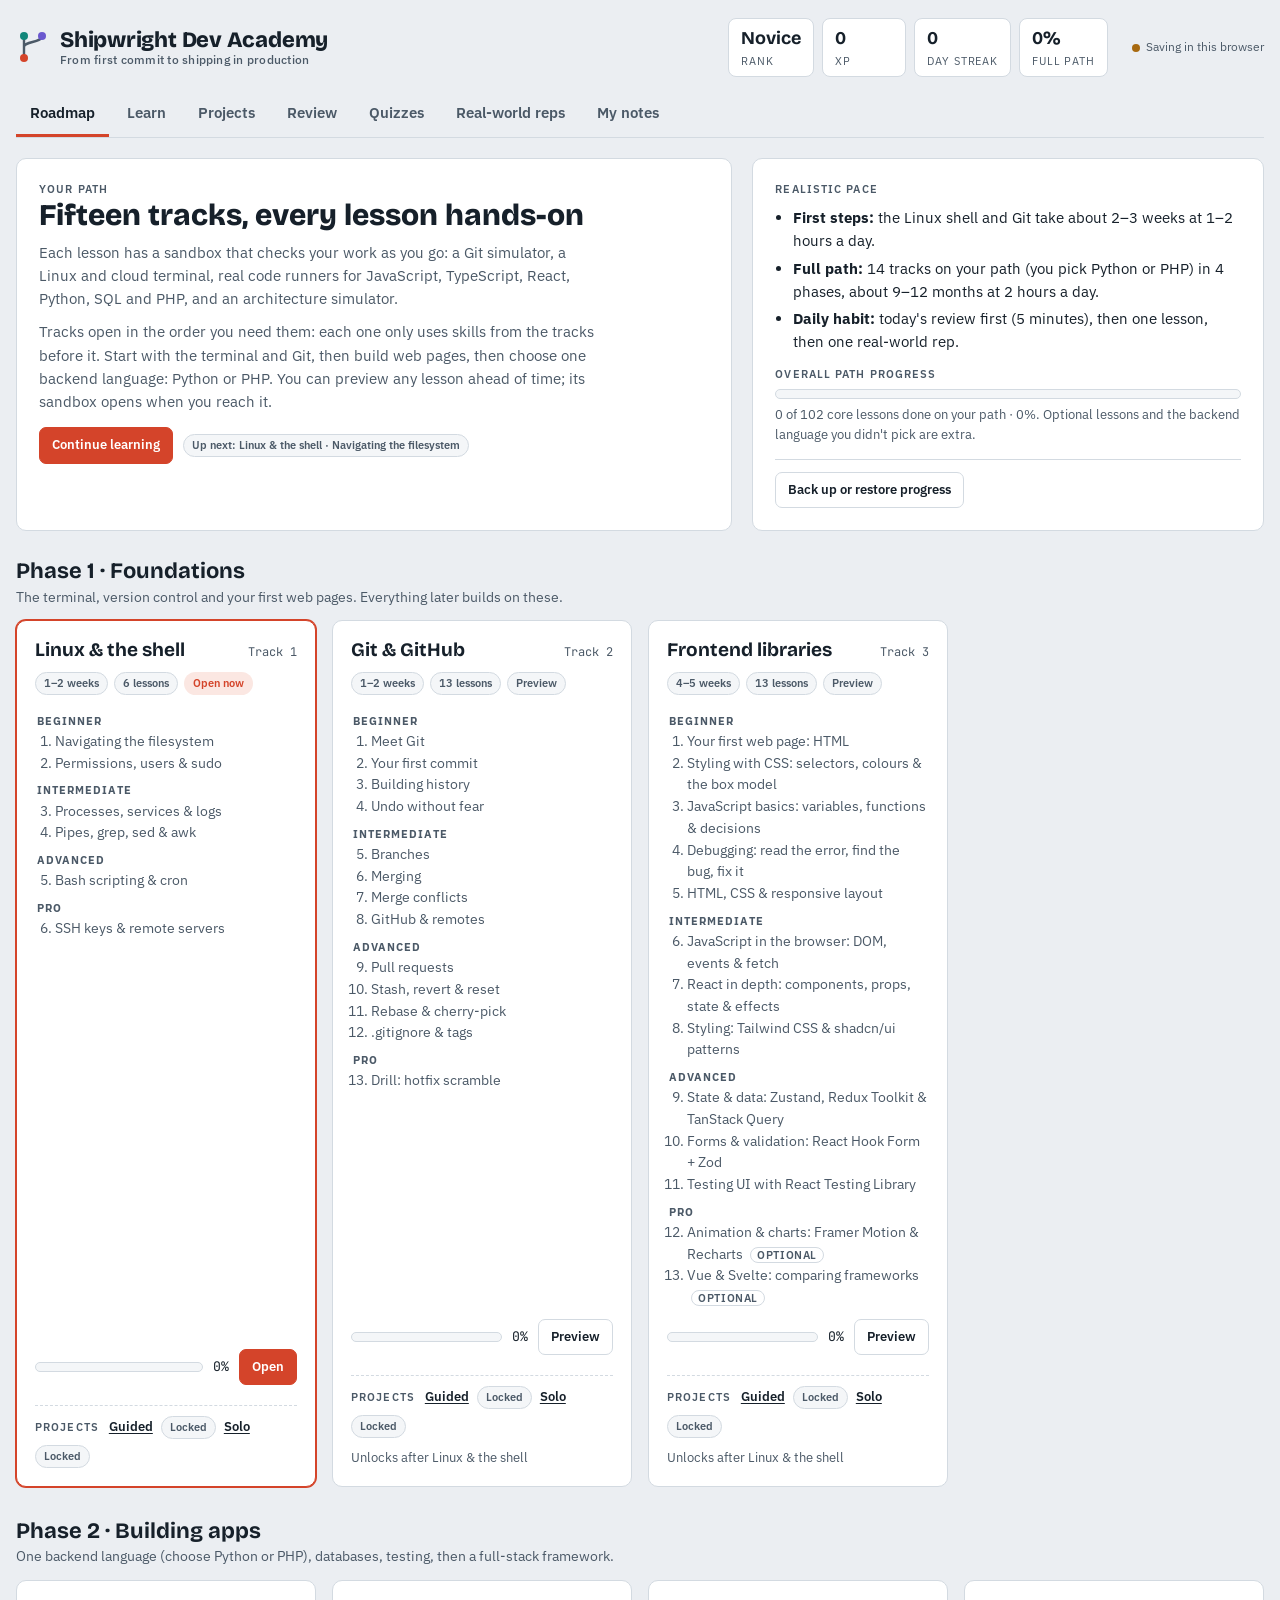
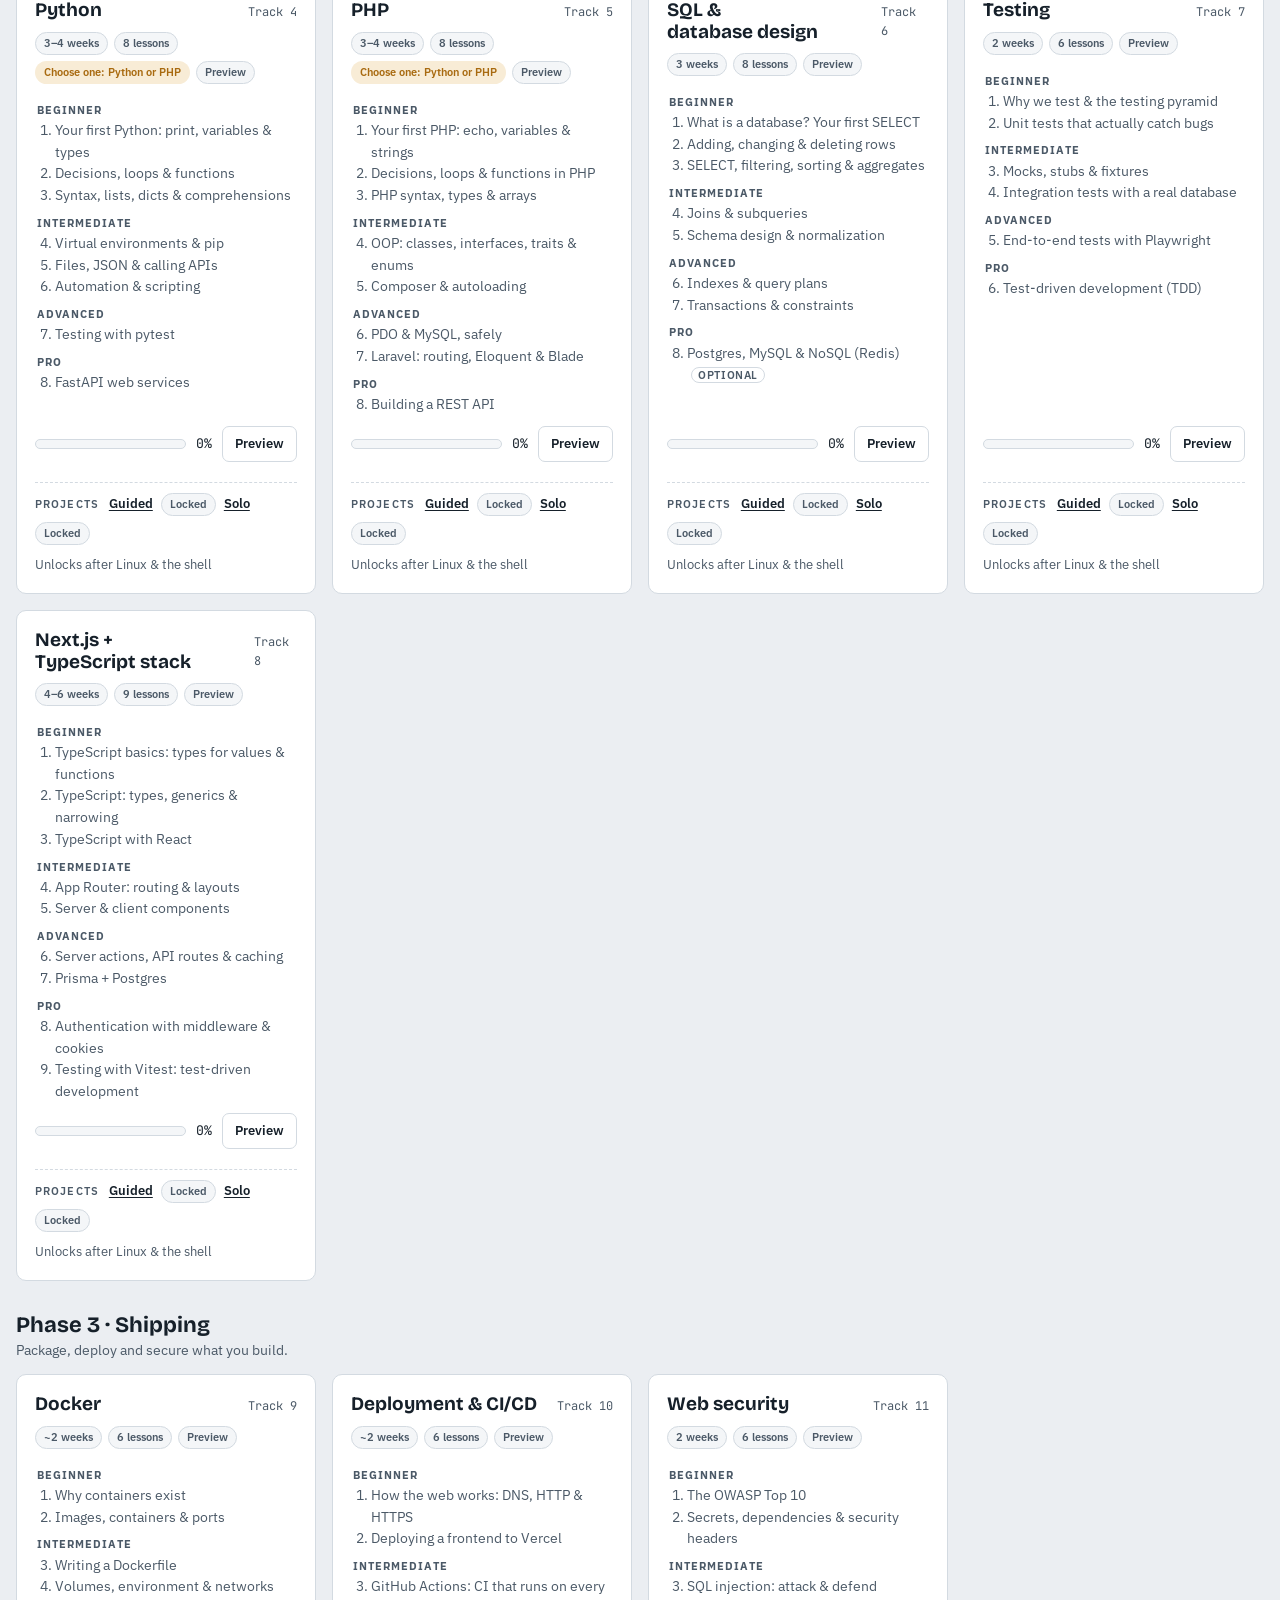
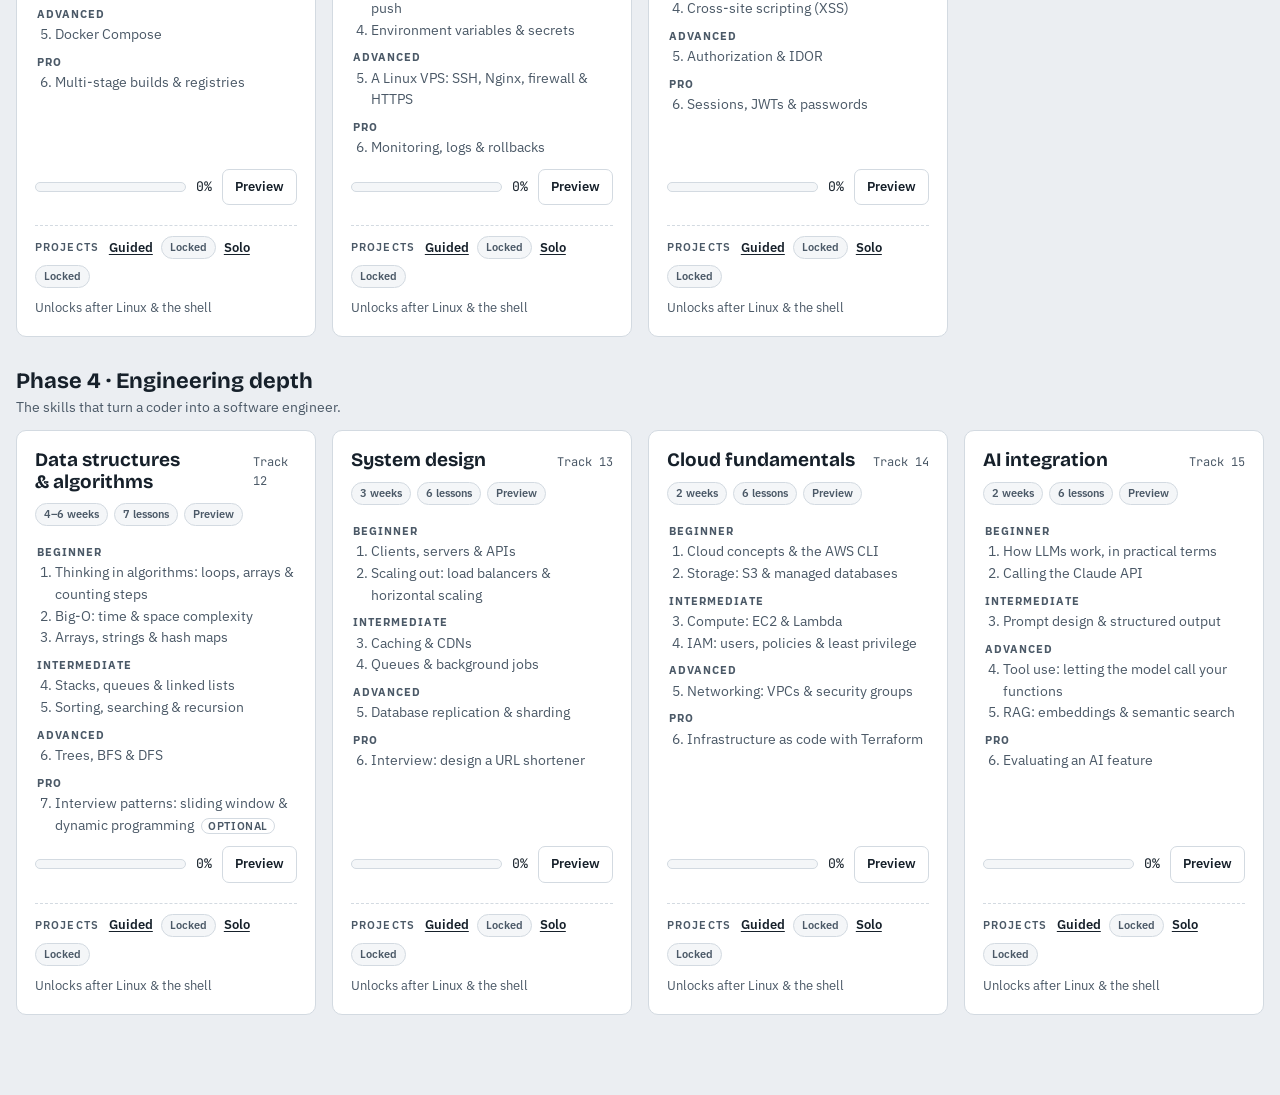
==== commit 52fdfdb8: "Reorder the path by prerequisites and add spaced review Applies the learning-science review of the c" ====
--- a/docs/index.html
+++ b/docs/index.html
@@ -31,6 +31,7 @@
     <button role="tab" id="tab-road" aria-selected="true" data-tab="road">Roadmap</button>
     <button role="tab" id="tab-learn" aria-selected="false" data-tab="learn">Learn</button>
     <button role="tab" id="tab-proj" aria-selected="false" data-tab="proj">Projects</button>
+    <button role="tab" id="tab-review" aria-selected="false" data-tab="review">Review <span class="tabcount" id="revCount" hidden></span></button>
     <button role="tab" id="tab-quiz" aria-selected="false" data-tab="quiz">Quizzes</button>
     <button role="tab" id="tab-real" aria-selected="false" data-tab="real">Real-world reps</button>
     <button role="tab" id="tab-notes" aria-selected="false" data-tab="notes">My notes</button>
@@ -42,7 +43,7 @@
         <div class="eyebrow">Your path</div>
         <h2>Fifteen tracks, every lesson hands-on</h2>
         <p>Each lesson has a sandbox that checks your work as you go: a Git simulator, a Linux and cloud terminal, real code runners for JavaScript, TypeScript, React, Python, SQL and PHP, and an architecture simulator.</p>
-        <p>Tracks open in order. You can preview any lesson ahead of time; its sandbox opens when you reach it.</p>
+        <p>Tracks open in the order you need them: each one only uses skills from the tracks before it. Start with the terminal and Git, then build web pages, then choose one backend language: Python or PHP. You can preview any lesson ahead of time; its sandbox opens when you reach it.</p>
         <div style="display:flex;gap:10px;align-items:center;margin-top:14px;flex-wrap:wrap">
           <button class="btn primary" id="goLearn">Continue learning</button>
           <span class="pill" id="nextLessonPill"></span>
@@ -51,9 +52,9 @@
       <div class="card">
         <div class="eyebrow">Realistic pace</div>
         <ul class="pace">
-          <li><b>Git &amp; GitHub:</b> confident in 1–2 weeks at about 1–2 hours a day.</li>
-          <li><b>Full path:</b> 15 tracks in 3 phases, about 9–12 months at 2 hours a day.</li>
-          <li><b>Daily habit:</b> one lesson, one quiz, one real-world rep.</li>
+          <li><b>First steps:</b> the Linux shell and Git take about 2–3 weeks at 1–2 hours a day.</li>
+          <li><b>Full path:</b> 14 tracks on your path (you pick Python or PHP) in 4 phases, about 9–12 months at 2 hours a day.</li>
+          <li><b>Daily habit:</b> today's review first (5 minutes), then one lesson, then one real-world rep.</li>
         </ul>
         <div class="eyebrow" style="margin-bottom:6px">Overall path progress</div>
         <div class="meter"><i id="pathMeter" style="width:0%"></i></div>
@@ -98,6 +99,14 @@
       <div class="proj-meter"><div class="meter"><i id="projMeter" style="width:0%"></i></div><div class="note-meta" id="projText"></div></div>
     </div>
     <div id="projList"></div>
+  </section>
+
+  <section id="view-review" hidden>
+    <div style="max-width:880px">
+      <h2 style="font-size:24px;margin-bottom:6px">Daily review</h2>
+      <p style="margin:0 0 14px;color:var(--ink-2);max-width:72ch">You forget most of a lesson within days unless you recall it again. Every question you meet in a lesson or quiz joins your review deck and comes back after 1, 3, 7, 16, 35 and 90 days. Answer it right and it waits longer; miss it and it comes back tomorrow. A few minutes a day keeps everything you've learned.</p>
+      <div id="reviewBody"></div>
+    </div>
   </section>
 
   <section id="view-quiz" hidden>
@@ -151,6 +160,7 @@
 <script src="js/tracks/ai.js"></script>
 <script src="js/beginner.js"></script>
 <script src="js/levels.js"></script>
+<script src="js/review.js"></script>
 <script src="js/projects/git.js"></script>
 <script src="js/projects/docker.js"></script>
 <script src="js/projects/deploy.js"></script>
--- a/docs/academy.css
+++ b/docs/academy.css
@@ -275,6 +275,20 @@
 .plain b{display:block;font-size:11px;text-transform:uppercase;letter-spacing:.08em;color:var(--ok);margin-bottom:2px}
 .lvl-info{font-size:12px;color:var(--ink-2);margin:0 0 6px 2px;line-height:1.4}
 .track ol li.lvl-mark{list-style:none;margin:8px 0 2px -18px;font-size:10.5px;font-weight:700;text-transform:uppercase;letter-spacing:.1em;color:var(--ink-2)}
+/* review, choices, optional lessons, own words */
+.tabcount{display:inline-block;min-width:18px;padding:0 5px;margin-left:4px;border-radius:99px;background:var(--accent);color:var(--accent-ink);font-size:11px;line-height:18px;text-align:center}
+.pill.pc{background:var(--warn-soft);border-color:transparent;color:var(--warn)}
+.optl{font-size:10.5px;font-weight:600;text-transform:uppercase;letter-spacing:.06em;color:var(--ink-2);border:1px solid var(--line);border-radius:99px;padding:0 6px;margin-left:4px;white-space:nowrap}
+.hintbtn[disabled]{opacity:.6;cursor:default}
+.own{border:1px dashed var(--line);border-radius:9px;padding:12px 14px;margin:10px 0}
+.own textarea{width:100%;min-height:80px;margin-top:6px;font:inherit;font-size:14px;padding:8px 10px;border:1px solid var(--line);border-radius:7px;background:var(--surface);color:var(--ink)}
+.note-own{margin-top:10px;background:var(--surface-2);border-radius:8px;padding:8px 12px}
+.note-own p{margin:4px 0 0}
+.rv-stats{display:flex;flex-wrap:wrap;gap:8px;margin-bottom:14px}
+.rv-start,.rv-mixed,.rv-card,.rv-done{padding:18px;margin-bottom:14px}
+.rv-start h3,.rv-mixed h3,.rv-done h3{font-size:19px;margin-bottom:4px}
+.rv-top{display:flex;justify-content:space-between;gap:10px;align-items:center;margin-bottom:8px;flex-wrap:wrap}
+.rv-card h3{font-size:18px;margin-bottom:12px}
 /* projects */
 .linkbtn{background:none;border:0;padding:0;color:var(--ink);font-weight:600;font-size:13px;text-decoration:underline;text-underline-offset:2px}
 .proj-road{display:flex;flex-wrap:wrap;align-items:center;gap:6px 8px;border-top:1px dashed var(--line);margin-top:10px;padding-top:10px}
